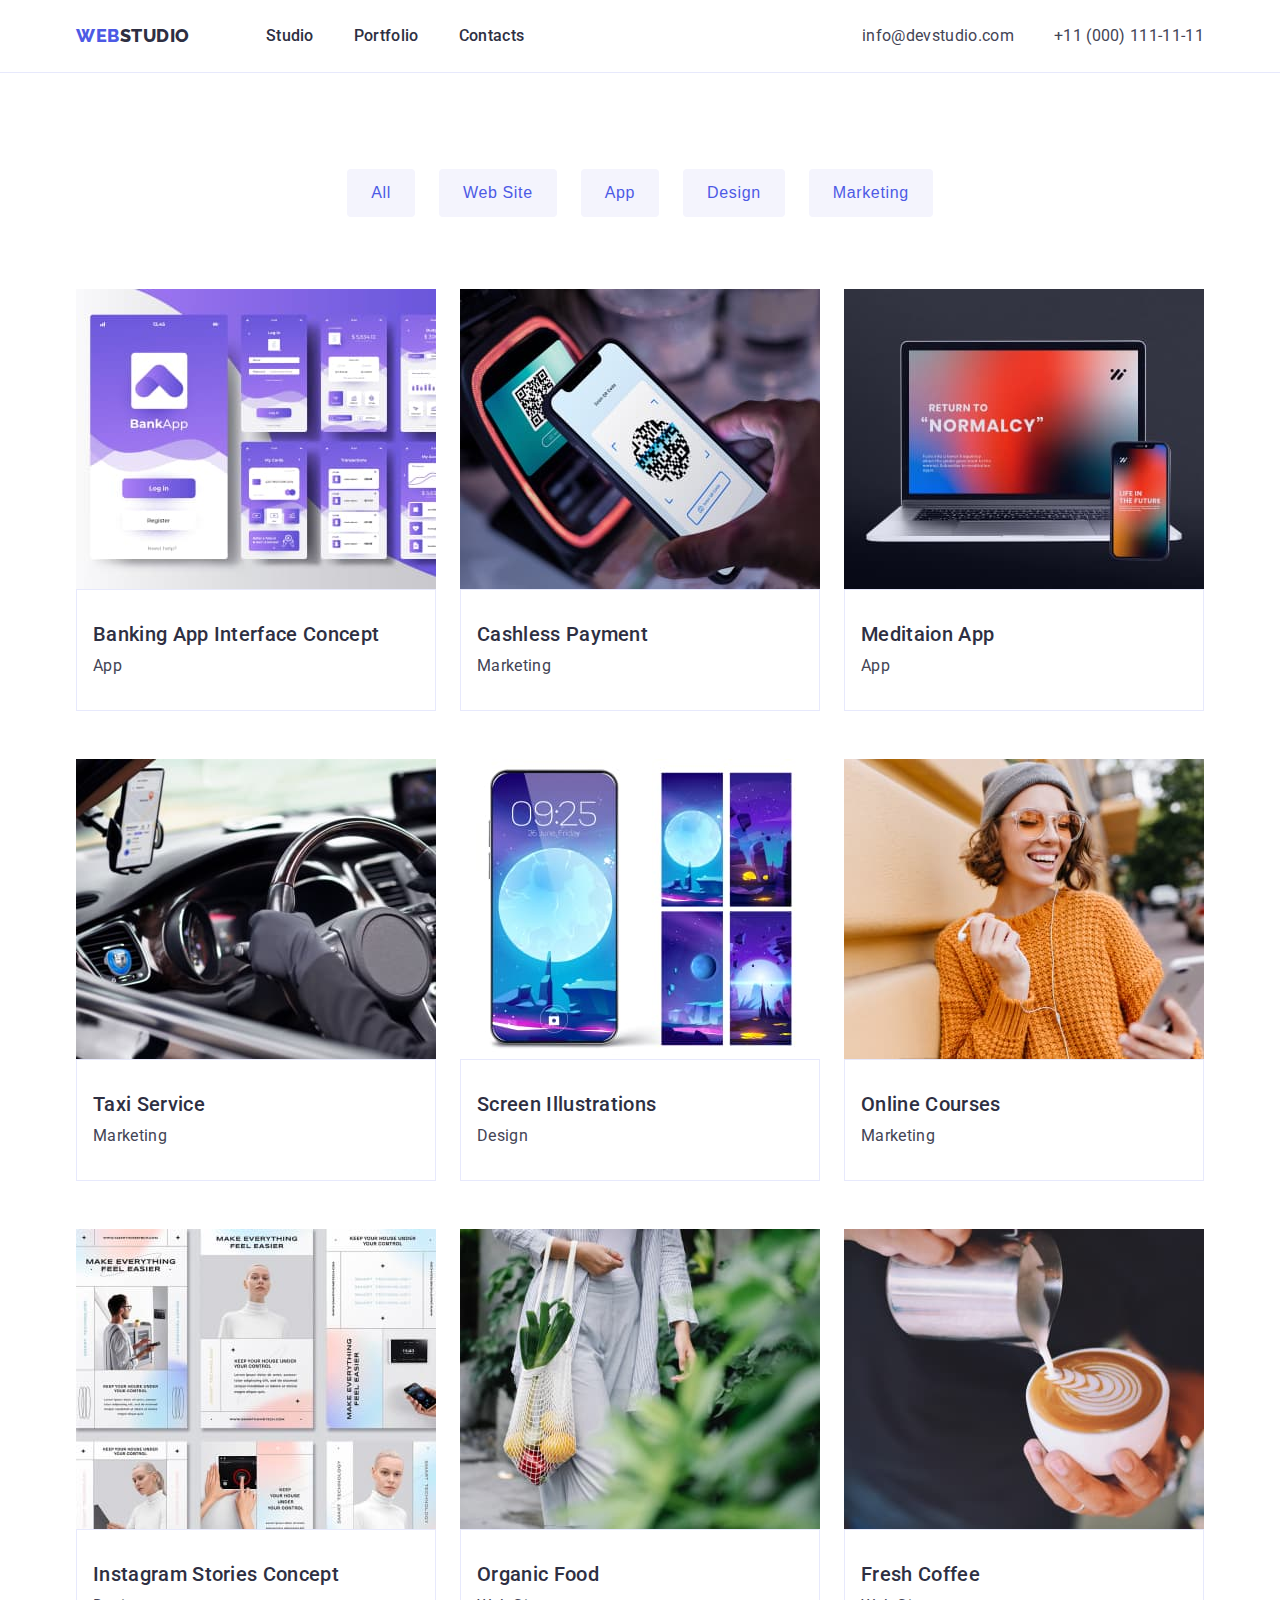
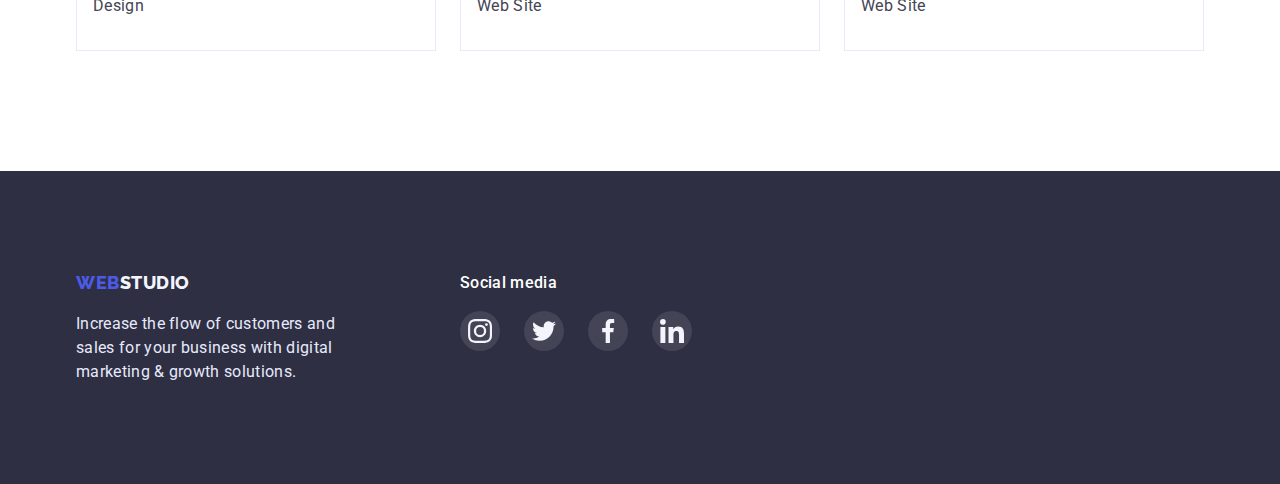
==== portfolio.html @ a4293aa3 "Initial commit" ====
<!DOCTYPE html>
<html lang="en">
  <head>
    <meta charset="UTF-8" />
    <meta http-equiv="X-UA-Compatible" content="IE=edge" />
    <meta name="viewport" content="width=device-width, initial-scale=1.0" />
    <title>Portfolio</title>
    <link
      href="https://fonts.googleapis.com/css2?family=Raleway:wght@800&family=Roboto:wght@400;500;700;900&display=swap"
      rel="stylesheet"
    />
    <link
      rel="stylesheet"
      href="https://cdnjs.cloudflare.com/ajax/libs/modern-normalize/1.0.0/modern-normalize.min.css"
    />
    <link rel="stylesheet" href="./css/styles.css" />
  </head>
  <body>
    <!-- Header -->
    <header class="page-header">
      <div class="header-container container">
        <nav class="nav-list">
          <a class="logo link" href="./index.html"
            >Web<span class="header-logo">Studio</span></a
          >
          <ul class="menu list">
            <li><a class="nav-link link" href="./index.html">Studio</a></li>
            <li>
              <a class="nav-link link" href="./portfolio.html">Portfolio</a>
            </li>
            <li><a class="nav-link link" href="">Contacts</a></li>
          </ul>
        </nav>
        <address>
          <ul class="address-list list">
            <li class="address-item">
              <a class="address-link link" href="mailto:info@devstudio.com"
                >info@devstudio.com</a
              >
            </li>
            <li class="address-item">
              <a class="address-link link" href="tel:+110001111111"
                >+11 (000) 111-11-11</a
              >
            </li>
          </ul>
        </address>
      </div>
    </header>
    <main>
      <section class="portfolio-section">
        <div class="container">
          <h1 class="visually-hidden">Portfolio</h1>
          <ul class="filters-list list">
            <li><button class="filters-btn btn" type="button">All</button></li>
            <li>
              <button class="filters-btn btn" type="button">Web Site</button>
            </li>
            <li><button class="filters-btn btn" type="button">App</button></li>
            <li>
              <button class="filters-btn btn" type="button">Design</button>
            </li>
            <li>
              <button class="filters-btn btn" type="button">Marketing</button>
            </li>
          </ul>
          <ul class="portfolio-list list">
            <li class="portfolio-item">
              <a class="portfolio-link link" href="">
                <img
                  src="./images/portfolio/banking.jpg"
                  alt="Banking App Interface Concept"
                  width="360"
                />
                <div class="portfolio-card-desc">
                  <h2 class="portfolio-title link">
                    Banking App Interface Concept
                  </h2>
                  <p class="portfolio-text link">App</p>
                </div>
              </a>
            </li>
            <li class="portfolio-item">
              <a class="portfolio-link link" href=""
                ><img
                  src="./images/portfolio/cashless.jpg"
                  alt="Cashless Payment"
                  width="360"
                />
                <div class="portfolio-card-desc">
                  <h2 class="portfolio-title link">Cashless Payment</h2>
                  <p class="portfolio-text link">Marketing</p>
                </div>
              </a>
            </li>
            <li class="portfolio-item">
              <a class="portfolio-link link" href=""
                ><img
                  src="./images/portfolio/meditation.jpg"
                  alt="Meditaion App"
                  width="360"
                />
                <div class="portfolio-card-desc">
                  <h2 class="portfolio-title link">Meditaion App</h2>
                  <p class="portfolio-text link">App</p>
                </div>
              </a>
            </li>
            <li class="portfolio-item">
              <a class="portfolio-link link" href=""
                ><img
                  src="./images/portfolio/taxi.jpg"
                  alt="Taxi Service"
                  width="360"
                />
                <div class="portfolio-card-desc">
                  <h2 class="portfolio-title link">Taxi Service</h2>
                  <p class="portfolio-text link">Marketing</p>
                </div>
              </a>
            </li>
            <li class="portfolio-item">
              <a class="portfolio-link link" href=""
                ><img
                  src="./images/portfolio/illustratios.jpg"
                  alt="Screen Illustrations"
                  width="360"
                />
                <div class="portfolio-card-desc">
                  <h2 class="portfolio-title link">Screen Illustrations</h2>
                  <p class="portfolio-text link">Design</p>
                </div>
              </a>
            </li>
            <li class="portfolio-item">
              <a class="portfolio-link link" href=""
                ><img
                  src="./images/portfolio/courses.jpg"
                  alt="Online Courses"
                  width="360"
                />
                <div class="portfolio-card-desc">
                  <h2 class="portfolio-title link">Online Courses</h2>
                  <p class="portfolio-text link">Marketing</p>
                </div>
              </a>
            </li>
            <li class="portfolio-item">
              <a class="portfolio-link link" href=""
                ><img
                  src="./images/portfolio/instagram.jpg"
                  alt="Instagram Stories Concept"
                  width="360"
                />
                <div class="portfolio-card-desc">
                  <h2 class="portfolio-title link">
                    Instagram Stories Concept
                  </h2>
                  <p class="portfolio-text link">Design</p>
                </div>
              </a>
            </li>
            <li class="portfolio-item">
              <a class="portfolio-link link" href=""
                ><img
                  src="./images/portfolio/food.jpg"
                  alt="Organic Food"
                  width="360"
                />
                <div class="portfolio-card-desc">
                  <h2 class="portfolio-title link">Organic Food</h2>
                  <p class="portfolio-text link">Web Site</p>
                </div>
              </a>
            </li>
            <li class="portfolio-item">
              <a class="portfolio-link link" href=""
                ><img
                  src="./images/portfolio/coffee.jpg"
                  alt="Fresh Coffee"
                  width="360"
                />
                <div class="portfolio-card-desc">
                  <h2 class="portfolio-title">Fresh Coffee</h2>
                  <p class="portfolio-text">Web Site</p>
                </div>
              </a>
            </li>
          </ul>
        </div>
      </section>
    </main>
    <!-- Footer -->
    <footer class="footer-section">
      <div class="container footer-container">
        <div class="footer-left-side">
          <a class="logo link" href="./index.html"
            >Web<span class="logo-footer">Studio</span></a
          >
          <p class="footer-text">
            Increase the flow of customers and sales for your business with
            digital marketing &amp; growth solutions.
          </p>
        </div>

        <div class="footer-social-media-wrap">
          <p class="media-text">Social media</p>
          <ul class="social-media-list list">
            <li class="social-media-item">
              <a class="social-media-link footer-media-link" href="">
                <svg class="social-media-icon footer-media-icon">
                  <use href="./images/sprite.svg#icon-instagram"></use>
                </svg>
              </a>
            </li>
            <li class="social-media-item">
              <a class="social-media-link footer-media-link" href="">
                <svg class="social-media-icon footer-media-icon">
                  <use href="./images/sprite.svg#icon-twitter"></use>
                  social-media-icon
                </svg>
              </a>
            </li>
            <li class="social-media-item">
              <a class="social-media-link footer-media-link" href="">
                <svg class="social-media-icon footer-media-icon">
                  <use href="./images/sprite.svg#icon-facebook"></use>
                </svg>
              </a>
            </li>
            <li class="social-media-item">
              <a class="social-media-link footer-media-link" href="">
                <svg class="social-media-icon footer-media-icon">
                  <use href="./images/sprite.svg#icon-linkedin"></use>
                </svg>
              </a>
            </li>
          </ul>
        </div>
      </div>
    </footer>
  </body>
</html>
---- css/styles.css ----
:root {
  --color-primary-brand: #4D5AE5;
  --color-pressed-state: #404BBF;
  --color-dark: #2E2F42;
  --color-success: #31D0AA;
  --color-text: #434455;
  --color-subtle-text: #8E8F99;
  --color-accent: #E7E9FC;
  --color-light: #F4F4FD;
  --color-modal-overlay: #2E2F42;
  --color-hero-background: #2E2F42;
  --color-white: #FFFFFF;
  --card-gap: 24px;
}

h1,
h2,
h3,
h4,
h5,
h6,
p,
ul {
  margin: 0;
  padding: 0;
}

.link {
  text-decoration: none;
}

.list {
  list-style: none;
  max-width: 100%;
  height: auto;
}

img {
  display: block;
}

body {
  font-family: roboto, sans-serif;
  font-weight: 400;
  font-size: 16px;
  line-height: 1.5;
  letter-spacing: 0.02em;
  color: var(--color-text);
  background-color: var(--color-white);
}

.container {
  max-width: 1158px;
  margin-left: auto;
  margin-right: auto;
  padding-left: 15px;
  padding-right: 15px;
}

.visually-hidden {
  position: absolute;
  white-space: nowrap;
  width: 1px;
  height: 1px;
  overflow: hidden;
  border: 0;
  padding: 0;
  clip: rect(0, 0, 0, 0);
  clip-path: inset(50%);
  margin: -1px;
}

.logo {
  font-family: Raleway, sans-serif;
  font-weight: 800;
  font-size: 18px;
  line-height: 1.33;
  letter-spacing: 0.03em;
  color: var(--color-primary-brand);
  text-transform: uppercase;
}

.btn {
  font-family: Roboro, sans-serif;
  font-weight: 500;
  font-size: 16px;
  line-height: 1.5;
  letter-spacing: 0.04em;
  cursor: pointer;
  border: none;
}

.section-title {
  font-size: 36px;
  line-height: 1.11;
  text-align: center;
  text-transform: capitalize;
  margin-bottom: 72px;
}

.features-title,
.team-title,
.portfolio-title {
  font-weight: 500;
  font-size: 20px;
  line-height: 1.2;
  color: var(--color-dark);
}


/* Header */
.page-header {
  border-bottom: 1px solid var(--color-accent);
}

.header-container {
  display: flex;
  justify-content: space-between;
  padding-top: 24px;
  padding-bottom: 24px;
}


.header-logo {
  color: var(--color-dark);
  margin-right: 76px;
}

.nav-list {
  display: flex;
}

.menu {
  display: flex;
  gap: 40px;
}

.nav-link {
  font-weight: 500;
  color: var(--color-dark);
}

.nav-link:hover,
.nav-link:focus {
  color: var(--color-pressed-state);
}

.address-list {
  display: flex;
  gap: 40px
}

.address-link {
  color: var(--color-text);
  font-style: normal;
  margin-left: auto;
}

.address-link:hover,
.address-link:focus {
  color: var(--color-pressed-state);
}

/* Hero-section */
.hero-section {
  text-align: center;
  background-image: linear-gradient(rgba(46, 47, 66, 0.7), rgba(46, 47, 66, 0.7)), url(../images/bg.jpg);
  background-repeat: no-repeat;
  background-position: center;
  background-color: var(--color-hero-background);
  /* background-size: cover; */

  padding-top: 188px;
  padding-bottom: 188px;
}

.hero-section>.container {
  max-width: 530px;
}

.hero-title {
  font-size: 56px;
  line-height: 1.07;
  letter-spacing: 0.02em;
  color: var(--color-white);

  margin-bottom: 48px;
}

.hero-btn {
  background: var(--color-primary-brand);
  box-shadow: 0px 4px 4px rgba(0, 0, 0, 0.15);
  border-radius: 4px;
  color: var(--color-white);

  padding: 16px 32px;
}

.hero-btn:hover,
.hero-btn:focus {
  background-color: var(--color-pressed-state);
}

/* Features */
.features-section {
  padding-top: 120px;
  padding-bottom: 120px;
}

.features-list {
  display: flex;
  gap: 24px;
  flex-wrap: wrap;
}

.features-item {
  flex-basis: calc((100% - 72px) / 4);
}

.features-title {
  margin-bottom: 8px;
}

.features-icon-wrap {
  display: flex;
  background-color: var(--color-light);
  border-radius: 4px;
  margin-bottom: 8px;
  padding: 24px 10px;
  justify-content: center;
  align-items: center;
}

/* Services */
.services-section {
  padding-bottom: 120px;
}

.services-list {
  display: flex;
  gap: 24px;
  flex-wrap: wrap;
}

.services-item {
  max-width: 360px;
  background: linear-gradient(0deg, rgba(77, 90, 229, 0.1), rgba(77, 90, 229, 0.1));
  border: 1px solid var(--color-accent);
  flex-basis: calc((100% - 48px) / 3);
}

/* Team */
.team-section {
  background-color: var(--color-light);
  padding-top: 120px;
  padding-bottom: 110px;
}

.team-list {
  display: flex;
  gap: 24px;
  flex-wrap: wrap;
}

.team-item {
  background: var(--color-white);
  box-shadow: 0px 1px 6px rgba(46, 47, 66, 0.08), 0px 1px 1px rgba(46, 47, 66, 0.16), 0px 2px 1px rgba(46, 47, 66, 0.08);
  border-radius: 0px 0px 4px 4px;
  text-align: center;
  flex-basis: calc(100%/4 - var(--card-gap) * 3);
}

.card-desc {
  padding: 32px 16px;
}

.team-title {
  margin-bottom: 8px;
}

.team-text {
  margin-bottom: 8px;
}

.social-media-list {
  display: flex;
  justify-content: center;
  gap: 24px;
}

.social-media-link {
  width: 40px;
  height: 40px;
  border-radius: 50%;
  background-color: var(--color-primary-brand);
  display: flex;
  justify-content: center;
  align-items: center;
}

.social-media-link:hover,
.social-media-link:focus {
  background-color: var(--color-pressed-state);
}

.social-media-icon {
  width: 16px;
  height: 16px;
}

/* Customers */

.customers-section {
  padding-top: 110px;
  padding-bottom: 120px;
}

.customers-list {
  display: flex;
  justify-content: center;
  gap: 24px;
}

.customers-link {
  display: flex;
  border: 1px solid var(--color-subtle-text);
  border-radius: 4px;
  padding: 16px 32px;
}

.customers-link:hover,
.customers-link:focus {
  border-color: var(--color-pressed-state);
}

.customers-logo {
  width: 104px;
  height: 56px;
  fill: var(--color-subtle-text)
}

.customers-link:hover .customers-logo,
.customers-link:focus .customers-logo {
  fill: var(--color-pressed-state);
}

/* Footer */
.footer-section {
  background-color: var(--color-hero-background);
  padding-top: 100px;
  padding-bottom: 100px;
}

.footer-container {
  display: flex;
}

.footer-left-side {
  margin-right: 120px;
}

.logo-footer {
  color: var(--color-light);
}

.footer-text {
  color: var(--color-accent);
  max-width: 264px;
  margin-top: 16px;
}

.media-text {
  margin-bottom: 16px;
  font-weight: 500;
  color: var(--color-white);
}

.footer-media-link {
  background-color: rgba(255, 255, 255, 0.1);
  ;
}


.footer-media-link:hover,
.footer-media-link:focus {
  background-color: var(--color-success);

}

.footer-media-icon {
  width: 24px;
  height: 24px;
}

/* Portfolio */
.portfolio-section {
  padding-top: 96px;
  padding-bottom: 120px;
}

.filters-list {
  display: flex;
  gap: 24px;
  justify-content: center;
  margin-bottom: 72px;
}

.filters-btn {
  color: var(--color-primary-brand);
  background-color: var(--color-light);
  border: 1px solid #E7E9FC;
  border-radius: 4px;
  padding: 12px 24px;
  border: none;
}

.filters-btn:hover,
.filters-btn:focus {
  color: var(--color-white);
  background-color: var(--color-pressed-state);
  box-shadow: 0px 3px 1px rgba(0, 0, 0, 0.1),
    0px 2px 1px rgba(0, 0, 0, 0.08),
    0px 2px 2px rgba(0, 0, 0, 0.12);
  border-radius: 4px;
}

.portfolio-list {
  display: flex;
  row-gap: 48px;
  column-gap: 24px;
  flex-wrap: wrap;
}

.portfolio-card-desc {
  padding: 32px 16px;
  border: 1px solid var(--color-accent);
}

.portfolio-title {
  margin-bottom: 8px;
}

.portfolio-text {
  color: var(--color-text);
}

.portfolio-item {
  flex-basis: calc(100%/3 - var(--card-gap) * 2);
}

.portfolio-link:hover .portfolio-card-desc,
.portfolio-link:focus .portfolio-item {
  border: 1px solid #F4F4FD;
  box-shadow: 0px 1px 6px rgba(46, 47, 66, 0.08), 0px 1px 1px rgba(46, 47, 66, 0.16), 0px 2px 1px rgba(46, 47, 66, 0.08);

}
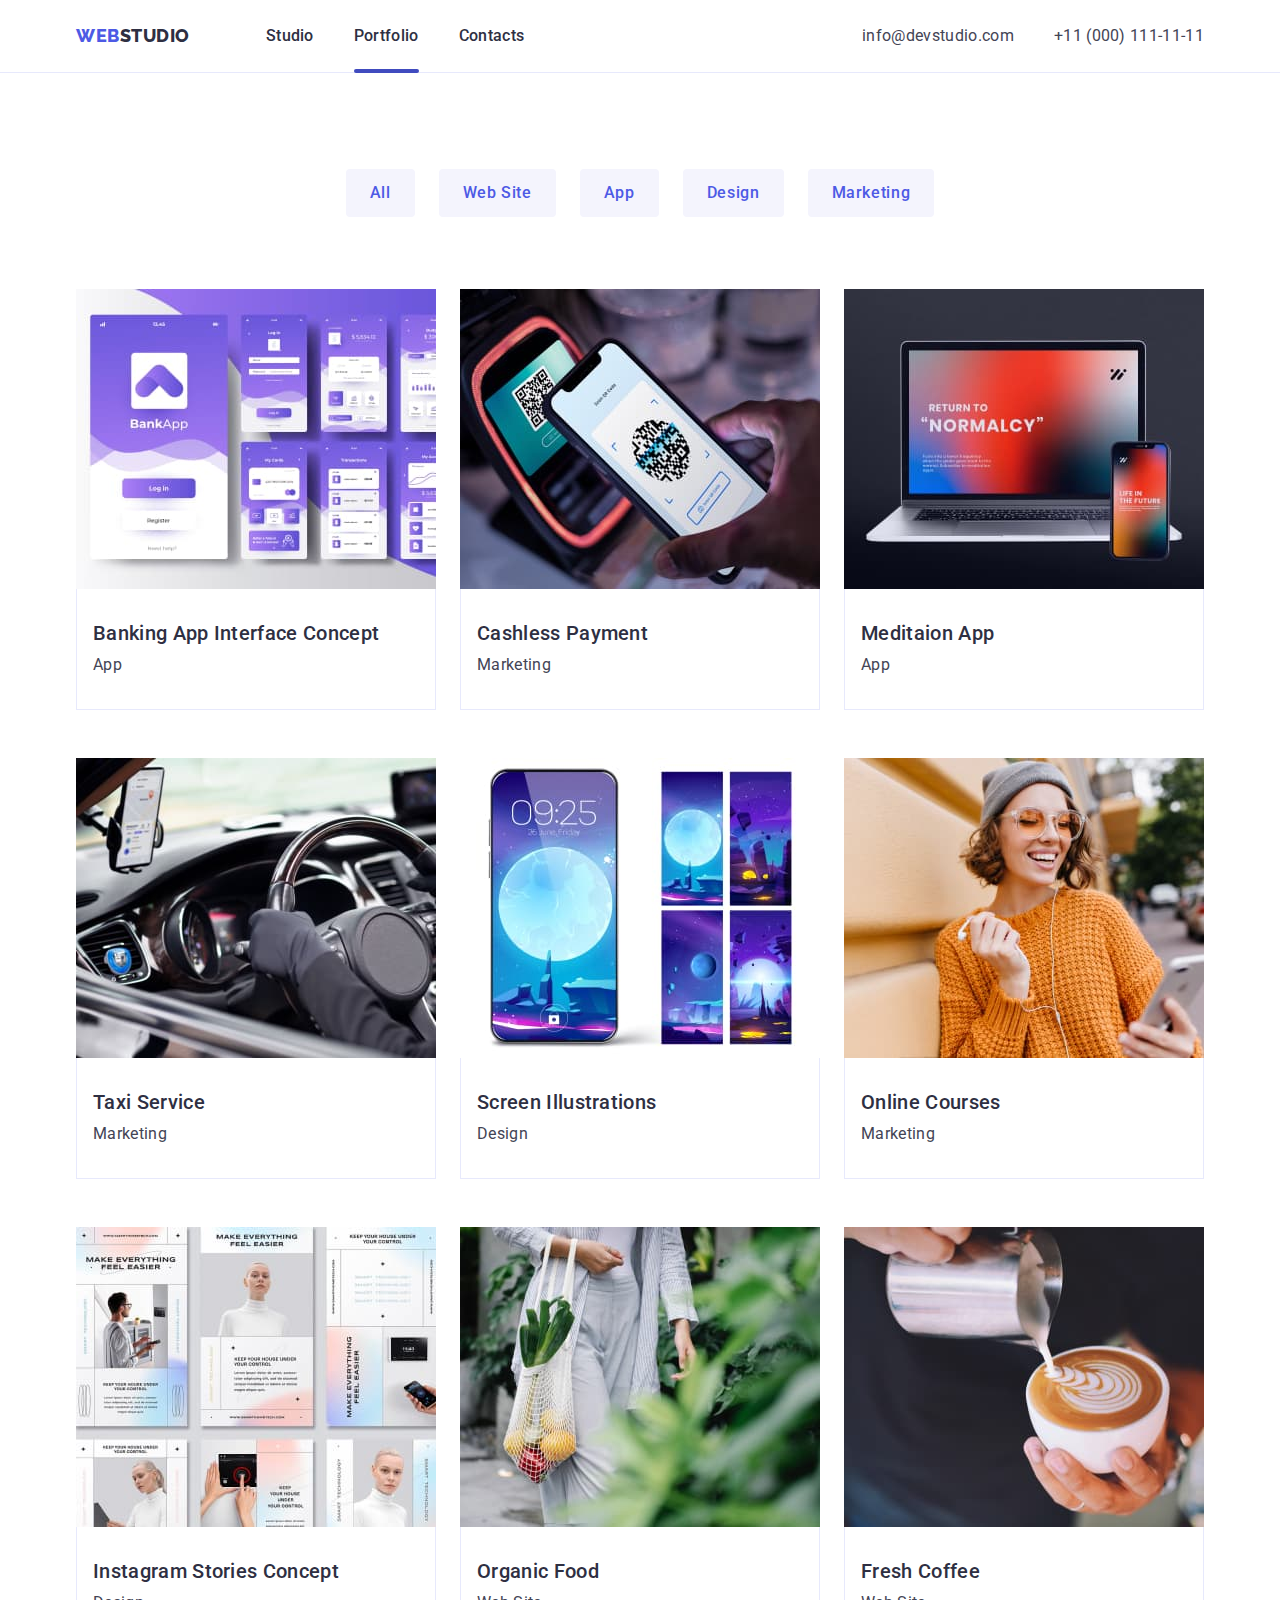
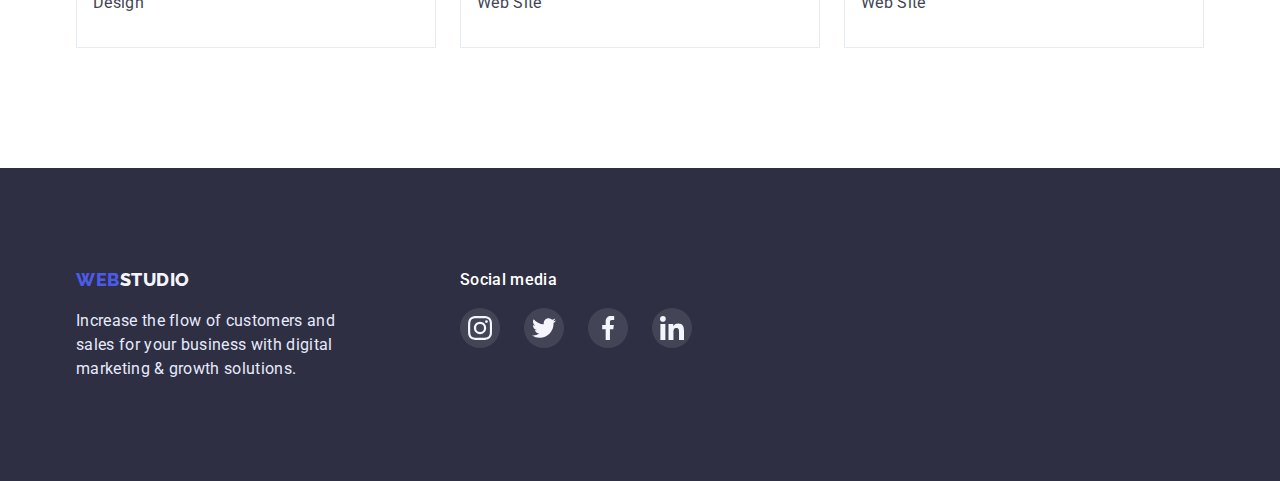
==== commit 06a45a10: "added animation and modal window" ====
--- a/portfolio.html
+++ b/portfolio.html
@@ -25,8 +25,10 @@
           >
           <ul class="menu list">
             <li><a class="nav-link link" href="./index.html">Studio</a></li>
-            <li>
-              <a class="nav-link link" href="./portfolio.html">Portfolio</a>
+            <li class="menu-item">
+              <a class="nav-link link current" href="./portfolio.html"
+                >Portfolio</a
+              >
             </li>
             <li><a class="nav-link link" href="">Contacts</a></li>
           </ul>
@@ -48,6 +50,7 @@
       </div>
     </header>
     <main>
+      <!-- portfolio-section -->
       <section class="portfolio-section">
         <div class="container">
           <h1 class="visually-hidden">Portfolio</h1>
@@ -67,11 +70,19 @@
           <ul class="portfolio-list list">
             <li class="portfolio-item">
               <a class="portfolio-link link" href="">
-                <img
-                  src="./images/portfolio/banking.jpg"
-                  alt="Banking App Interface Concept"
-                  width="360"
-                />
+                <div class="img-overlay-wrapper">
+                  <img
+                    src="./images/portfolio/banking.jpg"
+                    alt="Banking App Interface Concept"
+                    width="360"
+                  />
+                  <p class="overlay">
+                    14 Stylish and User-Friendly App Design Concepts · Task
+                    Manager App · Calorie Tracker App · Exotic Fruit Ecommerce
+                    App · Cloud Storage App
+                  </p>
+                </div>
+
                 <div class="portfolio-card-desc">
                   <h2 class="portfolio-title link">
                     Banking App Interface Concept
@@ -81,12 +92,20 @@
               </a>
             </li>
             <li class="portfolio-item">
-              <a class="portfolio-link link" href=""
-                ><img
-                  src="./images/portfolio/cashless.jpg"
-                  alt="Cashless Payment"
-                  width="360"
-                />
+              <a class="portfolio-link link" href="">
+                <div class="img-overlay-wrapper">
+                  <img
+                    src="./images/portfolio/cashless.jpg"
+                    alt="Cashless Payment"
+                    width="360"
+                  />
+                  <p class="overlay">
+                    14 Stylish and User-Friendly App Design Concepts · Task
+                    Manager App · Calorie Tracker App · Exotic Fruit Ecommerce
+                    App · Cloud Storage App
+                  </p>
+                </div>
+
                 <div class="portfolio-card-desc">
                   <h2 class="portfolio-title link">Cashless Payment</h2>
                   <p class="portfolio-text link">Marketing</p>
@@ -94,12 +113,19 @@
               </a>
             </li>
             <li class="portfolio-item">
-              <a class="portfolio-link link" href=""
-                ><img
-                  src="./images/portfolio/meditation.jpg"
-                  alt="Meditaion App"
-                  width="360"
-                />
+              <a class="portfolio-link link" href="">
+                <div class="img-overlay-wrapper">
+                  <img
+                    src="./images/portfolio/meditation.jpg"
+                    alt="Meditaion App"
+                    width="360"
+                  />
+                  <p class="overlay">
+                    14 Stylish and User-Friendly App Design Concepts · Task
+                    Manager App · Calorie Tracker App · Exotic Fruit Ecommerce
+                    App · Cloud Storage App
+                  </p>
+                </div>
                 <div class="portfolio-card-desc">
                   <h2 class="portfolio-title link">Meditaion App</h2>
                   <p class="portfolio-text link">App</p>
@@ -107,12 +133,20 @@
               </a>
             </li>
             <li class="portfolio-item">
-              <a class="portfolio-link link" href=""
-                ><img
-                  src="./images/portfolio/taxi.jpg"
-                  alt="Taxi Service"
-                  width="360"
-                />
+              <a class="portfolio-link link" href="">
+                <div class="img-overlay-wrapper">
+                  <img
+                    src="./images/portfolio/taxi.jpg"
+                    alt="Taxi Service"
+                    width="360"
+                  />
+                  <p class="overlay">
+                    14 Stylish and User-Friendly App Design Concepts · Task
+                    Manager App · Calorie Tracker App · Exotic Fruit Ecommerce
+                    App · Cloud Storage App
+                  </p>
+                </div>
+
                 <div class="portfolio-card-desc">
                   <h2 class="portfolio-title link">Taxi Service</h2>
                   <p class="portfolio-text link">Marketing</p>
@@ -120,12 +154,20 @@
               </a>
             </li>
             <li class="portfolio-item">
-              <a class="portfolio-link link" href=""
-                ><img
-                  src="./images/portfolio/illustratios.jpg"
-                  alt="Screen Illustrations"
-                  width="360"
-                />
+              <a class="portfolio-link link" href="">
+                <div class="img-overlay-wrapper">
+                  <img
+                    src="./images/portfolio/illustratios.jpg"
+                    alt="Screen Illustrations"
+                    width="360"
+                  />
+                  <p class="overlay">
+                    14 Stylish and User-Friendly App Design Concepts · Task
+                    Manager App · Calorie Tracker App · Exotic Fruit Ecommerce
+                    App · Cloud Storage App
+                  </p>
+                </div>
+
                 <div class="portfolio-card-desc">
                   <h2 class="portfolio-title link">Screen Illustrations</h2>
                   <p class="portfolio-text link">Design</p>
@@ -133,12 +175,20 @@
               </a>
             </li>
             <li class="portfolio-item">
-              <a class="portfolio-link link" href=""
-                ><img
-                  src="./images/portfolio/courses.jpg"
-                  alt="Online Courses"
-                  width="360"
-                />
+              <a class="portfolio-link link" href="">
+                <div class="img-overlay-wrapper">
+                  <img
+                    src="./images/portfolio/courses.jpg"
+                    alt="Online Courses"
+                    width="360"
+                  />
+                  <p class="overlay">
+                    14 Stylish and User-Friendly App Design Concepts · Task
+                    Manager App · Calorie Tracker App · Exotic Fruit Ecommerce
+                    App · Cloud Storage App
+                  </p>
+                </div>
+
                 <div class="portfolio-card-desc">
                   <h2 class="portfolio-title link">Online Courses</h2>
                   <p class="portfolio-text link">Marketing</p>
@@ -146,12 +196,20 @@
               </a>
             </li>
             <li class="portfolio-item">
-              <a class="portfolio-link link" href=""
-                ><img
-                  src="./images/portfolio/instagram.jpg"
-                  alt="Instagram Stories Concept"
-                  width="360"
-                />
+              <a class="portfolio-link link" href="">
+                <div class="img-overlay-wrapper">
+                  <img
+                    src="./images/portfolio/instagram.jpg"
+                    alt="Instagram Stories Concept"
+                    width="360"
+                  />
+                  <p class="overlay">
+                    14 Stylish and User-Friendly App Design Concepts · Task
+                    Manager App · Calorie Tracker App · Exotic Fruit Ecommerce
+                    App · Cloud Storage App
+                  </p>
+                </div>
+
                 <div class="portfolio-card-desc">
                   <h2 class="portfolio-title link">
                     Instagram Stories Concept
@@ -161,12 +219,20 @@
               </a>
             </li>
             <li class="portfolio-item">
-              <a class="portfolio-link link" href=""
-                ><img
-                  src="./images/portfolio/food.jpg"
-                  alt="Organic Food"
-                  width="360"
-                />
+              <a class="portfolio-link link" href="">
+                <div class="img-overlay-wrapper">
+                  <img
+                    src="./images/portfolio/food.jpg"
+                    alt="Organic Food"
+                    width="360"
+                  />
+                  <p class="overlay">
+                    14 Stylish and User-Friendly App Design Concepts · Task
+                    Manager App · Calorie Tracker App · Exotic Fruit Ecommerce
+                    App · Cloud Storage App
+                  </p>
+                </div>
+
                 <div class="portfolio-card-desc">
                   <h2 class="portfolio-title link">Organic Food</h2>
                   <p class="portfolio-text link">Web Site</p>
@@ -175,11 +241,19 @@
             </li>
             <li class="portfolio-item">
               <a class="portfolio-link link" href=""
-                ><img
-                  src="./images/portfolio/coffee.jpg"
-                  alt="Fresh Coffee"
-                  width="360"
-                />
+                ><div class="img-overlay-wrapper">
+                  <img
+                    src="./images/portfolio/coffee.jpg"
+                    alt="Fresh Coffee"
+                    width="360"
+                  />
+                  <p class="overlay">
+                    14 Stylish and User-Friendly App Design Concepts · Task
+                    Manager App · Calorie Tracker App · Exotic Fruit Ecommerce
+                    App · Cloud Storage App
+                  </p>
+                </div>
+
                 <div class="portfolio-card-desc">
                   <h2 class="portfolio-title">Fresh Coffee</h2>
                   <p class="portfolio-text">Web Site</p>
--- a/css/styles.css
+++ b/css/styles.css
@@ -81,7 +81,7 @@
 }
 
 .btn {
-  font-family: Roboro, sans-serif;
+  font-family: Roboto, sans-serif;
   font-weight: 500;
   font-size: 16px;
   line-height: 1.5;
@@ -138,11 +138,28 @@
 .nav-link {
   font-weight: 500;
   color: var(--color-dark);
+  transition: color 250ms cubic-bezier(0.4, 0, 0.2, 1);
+
 }
 
 .nav-link:hover,
 .nav-link:focus {
   color: var(--color-pressed-state);
+}
+
+.menu-item {
+  position: relative;
+}
+
+.current::after {
+  content: '';
+  position: absolute;
+  bottom: -25px;
+  display: block;
+  width: 100%;
+  height: 4px;
+  background: var(--color-pressed-state);
+  border-radius: 2px;
 }
 
 .address-list {
@@ -154,6 +171,7 @@
   color: var(--color-text);
   font-style: normal;
   margin-left: auto;
+  transition: color 250ms cubic-bezier(0.4, 0, 0.2, 1);
 }
 
 .address-link:hover,
@@ -169,7 +187,6 @@
   background-position: center;
   background-color: var(--color-hero-background);
   /* background-size: cover; */
-
   padding-top: 188px;
   padding-bottom: 188px;
 }
@@ -183,7 +200,6 @@
   line-height: 1.07;
   letter-spacing: 0.02em;
   color: var(--color-white);
-
   margin-bottom: 48px;
 }
 
@@ -192,8 +208,8 @@
   box-shadow: 0px 4px 4px rgba(0, 0, 0, 0.15);
   border-radius: 4px;
   color: var(--color-white);
-
   padding: 16px 32px;
+  transition: background-color 250ms cubic-bezier(0.4, 0, 0.2, 1);
 }
 
 .hero-btn:hover,
@@ -296,6 +312,7 @@
   display: flex;
   justify-content: center;
   align-items: center;
+  transition: background-color 250ms cubic-bezier(0.4, 0, 0.2, 1);
 }
 
 .social-media-link:hover,
@@ -326,6 +343,7 @@
   border: 1px solid var(--color-subtle-text);
   border-radius: 4px;
   padding: 16px 32px;
+  transition: border-color 250ms cubic-bezier(0.4, 0, 0.2, 1), fill 250ms cubic-bezier(0.4, 0, 0.2, 1);
 }
 
 .customers-link:hover,
@@ -336,7 +354,7 @@
 .customers-logo {
   width: 104px;
   height: 56px;
-  fill: var(--color-subtle-text)
+  fill: var(--color-subtle-text);
 }
 
 .customers-link:hover .customers-logo,
@@ -377,7 +395,7 @@
 
 .footer-media-link {
   background-color: rgba(255, 255, 255, 0.1);
-  ;
+  transition: background-color 250ms cubic-bezier(0.4, 0, 0.2, 1);
 }
 
 
@@ -412,6 +430,8 @@
   border-radius: 4px;
   padding: 12px 24px;
   border: none;
+  transition: background-color 250ms cubic-bezier(0.4, 0, 0.2, 1), color 250ms cubic-bezier(0.4, 0, 0.2, 1);
+
 }
 
 .filters-btn:hover,
@@ -431,9 +451,42 @@
   flex-wrap: wrap;
 }
 
+.img-overlay-wrapper {
+  position: relative;
+  overflow: hidden;
+}
+
+.overlay {
+  position: absolute;
+  top: 0;
+  left: 0;
+  padding: 40px 32px;
+  width: 100%;
+  height: 100%;
+  overflow: auto;
+  transform: translate(0, 100%);
+  transition: transform 250ms cubic-bezier(0.4, 0, 0.2, 1);
+  color: var(--color-light);
+  background-color: var(--color-primary-brand);
+}
+
 .portfolio-card-desc {
   padding: 32px 16px;
-  border: 1px solid var(--color-accent);
+  border-left: 1px solid var(--color-accent);
+  border-right: 1px solid var(--color-accent);
+  border-bottom: 1px solid var(--color-accent);
+  transition: border 250ms cubic-bezier(0.4, 0, 0.2, 1);
+}
+
+.portfolio-link:hover .portfolio-card-desc,
+.portfolio-link:focus .portfolio-card-desc {
+  border: 1px solid #F4F4FD;
+  box-shadow: 0px 1px 6px rgba(46, 47, 66, 0.08), 0px 1px 1px rgba(46, 47, 66, 0.16), 0px 2px 1px rgba(46, 47, 66, 0.08);
+}
+
+.portfolio-link:hover .overlay,
+.portfolio-link:focus .overlay {
+  transform: translate(0);
 }
 
 .portfolio-title {
@@ -448,9 +501,67 @@
   flex-basis: calc(100%/3 - var(--card-gap) * 2);
 }
 
-.portfolio-link:hover .portfolio-card-desc,
-.portfolio-link:focus .portfolio-item {
-  border: 1px solid #F4F4FD;
-  box-shadow: 0px 1px 6px rgba(46, 47, 66, 0.08), 0px 1px 1px rgba(46, 47, 66, 0.16), 0px 2px 1px rgba(46, 47, 66, 0.08);
-
+
+/* ==================Modal====================================*/
+
+.backdrop {
+  position: fixed;
+  top: 0;
+  left: 0;
+  width: 100%;
+  height: 100%;
+  background-color: rgba(46, 47, 66, 0.4);
+  z-index: 100;
+
+}
+
+.modal {
+  position: absolute;
+  top: 50%;
+  left: 50%;
+  transform: translate(-50%, -50%);
+  width: 408px;
+  height: 576px;
+  background-color: var(--color-white);
+  box-shadow: 0px 1px 1px rgba(0, 0, 0, 0.14), 0px 1px 3px rgba(0, 0, 0, 0.12), 0px 2px 1px rgba(0, 0, 0, 0.2);
+  border-radius: 4px;
+
+}
+
+.modal-close-btn {
+  position: absolute;
+  top: 24px;
+  right: 24px;
+  width: 24px;
+  height: 24px;
+  border-radius: 50%;
+  border: 1px solid var(--color-accent);
+  background-color: transparent;
+  padding: 0;
+  display: flex;
+  justify-content: center;
+  align-items: center;
+  transition: border-color 250ms cubic-bezier(0.4, 0, 0.2, 1);
+}
+
+.modal-close-btn:hover,
+.modal-close-btn:focus {
+  background-color: var(--color-pressed-state);
+}
+
+.modal-close-btn:hover .close-btn-icon,
+.modal-close-btn:focus .close-btn-icon {
+  fill: var(--color-white);
+}
+
+.close-btn-icon {
+  width: 8px;
+  height: 8px;
+  transition: fill 250ms cubic-bezier(0.4, 0, 0.2, 1);
+}
+
+.backdrop.is-hidden {
+  opacity: 0;
+  visibility: hidden;
+  pointer-events: none;
 }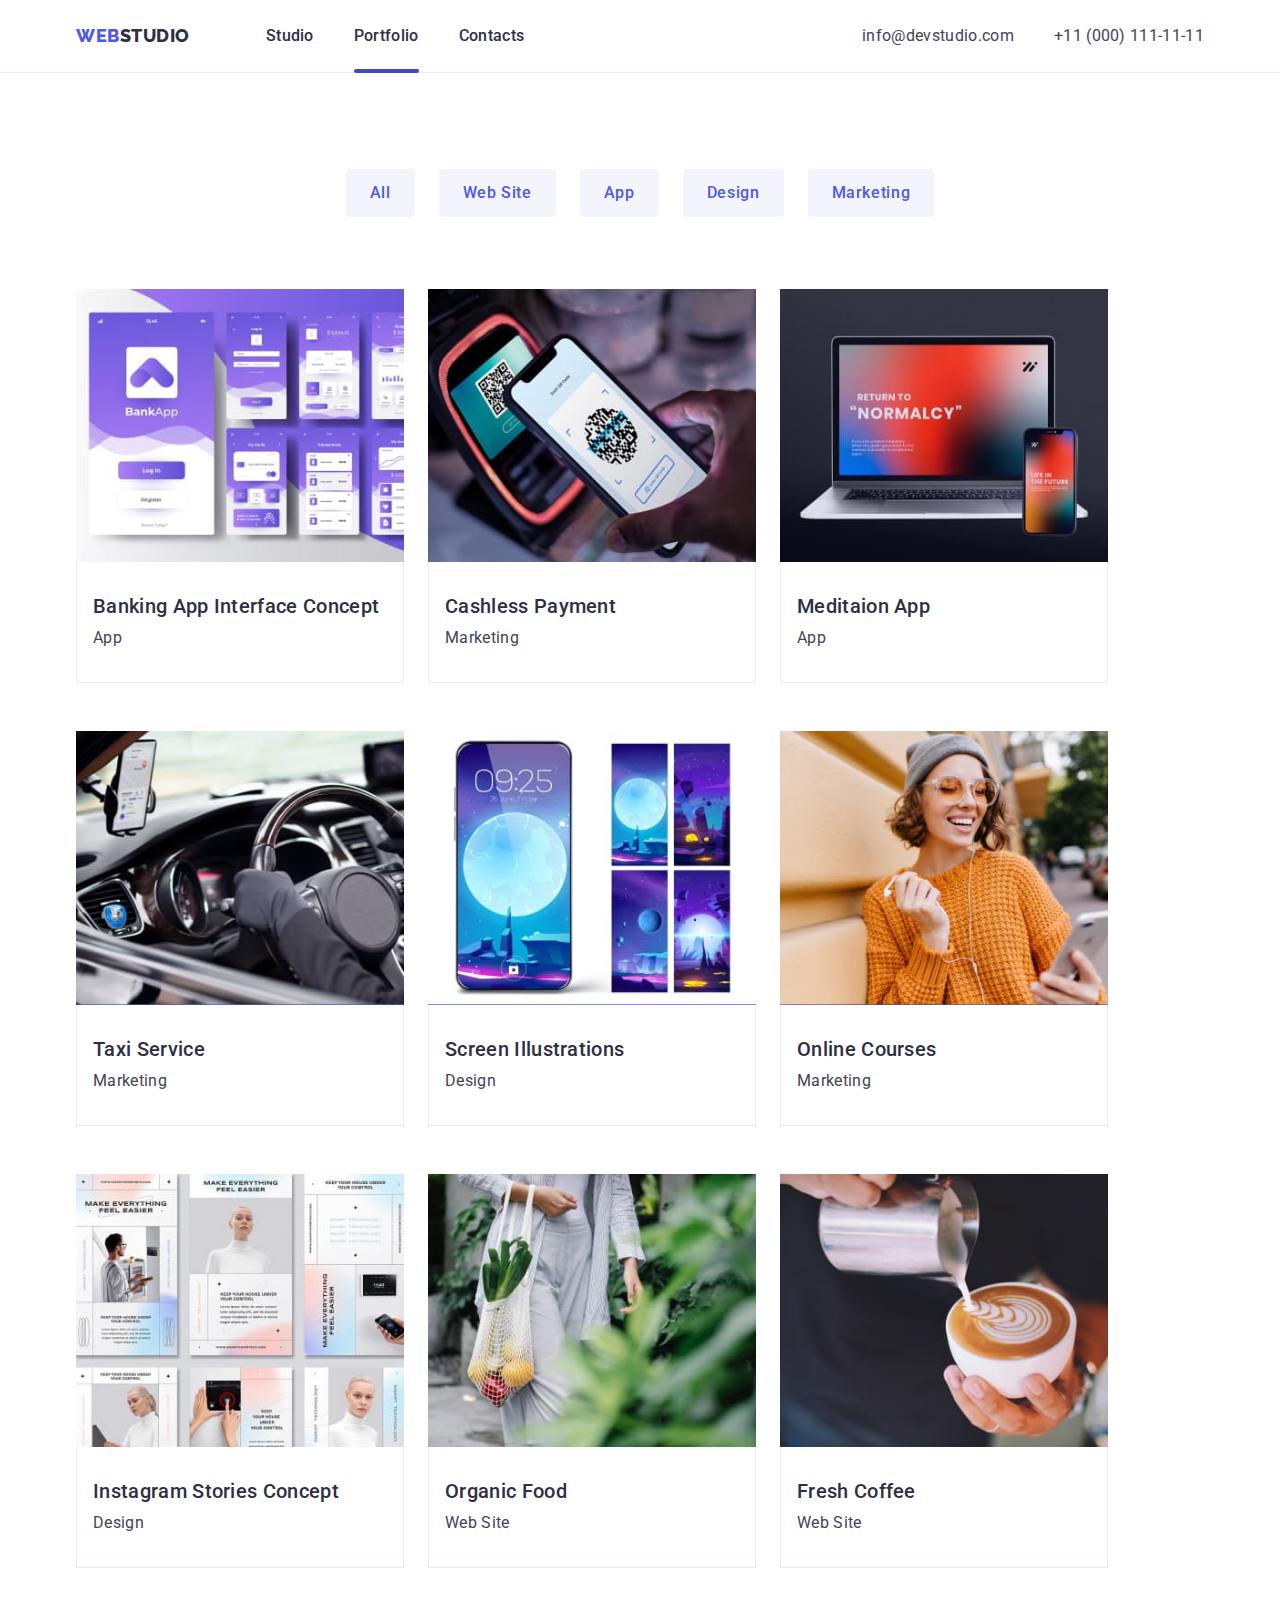
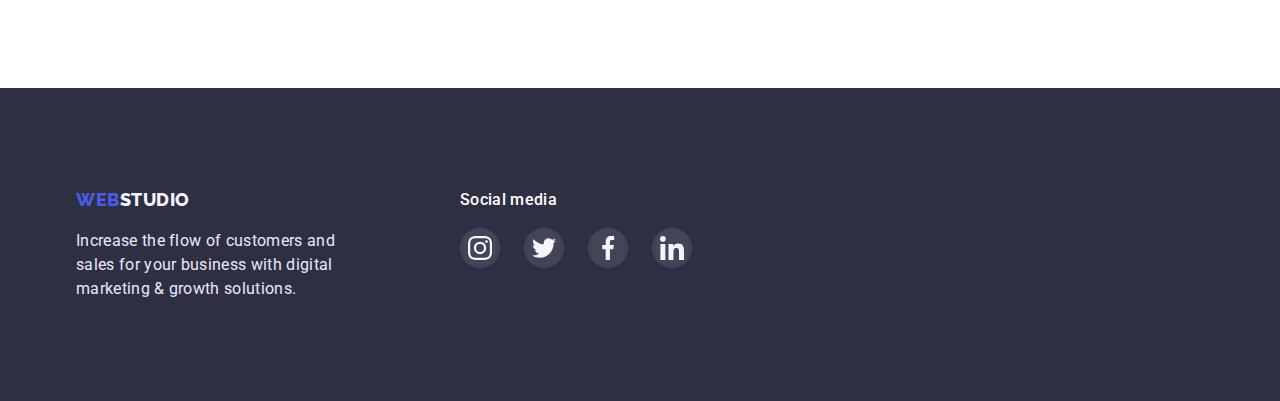
==== commit 3f6020a6: "added transition to modal and backdrop" ====
--- a/portfolio.html
+++ b/portfolio.html
@@ -229,7 +229,7 @@
                   <p class="overlay">
                     14 Stylish and User-Friendly App Design Concepts · Task
                     Manager App · Calorie Tracker App · Exotic Fruit Ecommerce
-                    App · Cloud Storage App
+                    App · Cloud Storage App   lorem*40
                   </p>
                 </div>
 
--- a/css/styles.css
+++ b/css/styles.css
@@ -37,6 +37,8 @@
 
 img {
   display: block;
+  max-width: 100%;
+  height: auto;
 }
 
 body {
@@ -343,7 +345,7 @@
   border: 1px solid var(--color-subtle-text);
   border-radius: 4px;
   padding: 16px 32px;
-  transition: border-color 250ms cubic-bezier(0.4, 0, 0.2, 1), fill 250ms cubic-bezier(0.4, 0, 0.2, 1);
+  transition: border-color 250ms cubic-bezier(0.4, 0, 0.2, 1);
 }
 
 .customers-link:hover,
@@ -355,6 +357,7 @@
   width: 104px;
   height: 56px;
   fill: var(--color-subtle-text);
+  transition: fill 250ms cubic-bezier(0.4, 0, 0.2, 1);
 }
 
 .customers-link:hover .customers-logo,
@@ -512,7 +515,13 @@
   height: 100%;
   background-color: rgba(46, 47, 66, 0.4);
   z-index: 100;
-
+  transition: opacity 250ms cubic-bezier(0.4, 0, 0.2, 1), visibility 250ms cubic-bezier(0.4, 0, 0.2, 1);
+}
+
+.backdrop.is-hidden {
+  opacity: 0;
+  visibility: hidden;
+  pointer-events: none;
 }
 
 .modal {
@@ -525,7 +534,7 @@
   background-color: var(--color-white);
   box-shadow: 0px 1px 1px rgba(0, 0, 0, 0.14), 0px 1px 3px rgba(0, 0, 0, 0.12), 0px 2px 1px rgba(0, 0, 0, 0.2);
   border-radius: 4px;
-
+  transition: transform 250ms cubic-bezier(0.4, 0, 0.2, 1);
 }
 
 .modal-close-btn {
@@ -559,9 +568,7 @@
   height: 8px;
   transition: fill 250ms cubic-bezier(0.4, 0, 0.2, 1);
 }
-
-.backdrop.is-hidden {
-  opacity: 0;
-  visibility: hidden;
-  pointer-events: none;
-}+.backdrop.is-hidden .modal {
+  transform: translate(-50%, -50%) scale (1.2);
+}
+
